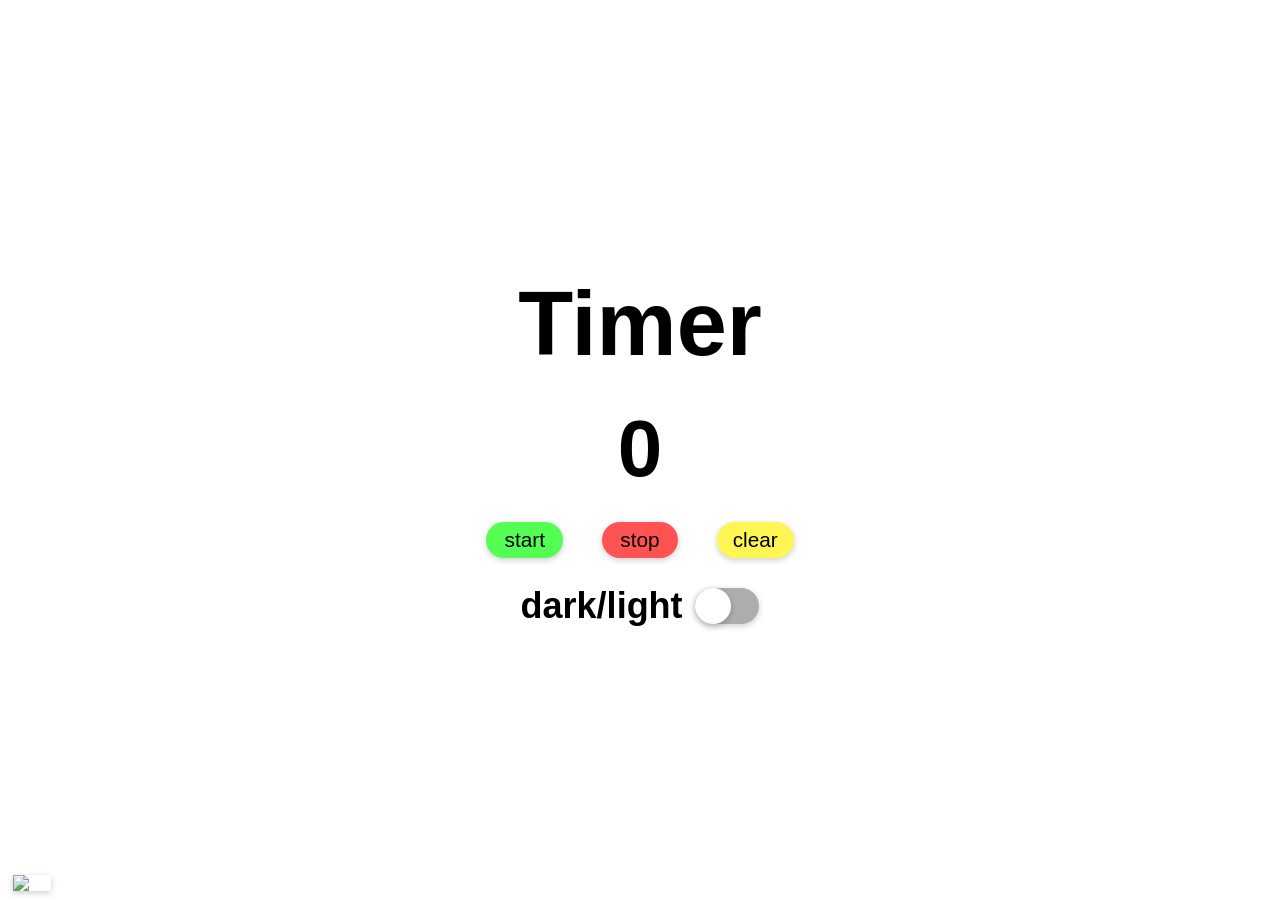
==== index.html @ 5a4c69f2 "파일명 변경" ====
<!DOCTYPE html>
<html>
    <head>
        <meta charset="utf-8"/>
        <title></title>

        <link rel="stylesheet" href="timer.css">
    </head>
    <body>
        <h1 class="title">Timer</h1>
        <h1 class="number">0</h1>

        <div class="buttons">
            <div class="start">start</div>
            <div class="stop">stop</div>
            <div class="clear">clear</div>
        </div>

        <div class="dark-light-switch">
            <h1 class="dltext">dark/light</h1>
            <div class="slider">
                <div class="circle"></div>
            </div>
        </div>

        <img class="logo" src="../../XMFL로고.png" />
        <script src="timer.js"></script>
    </body>
</html>
---- timer.css ----
@import url('https://fonts.cdnfonts.com/css/ds-digital');

.logo {
    position: fixed;
    left: 0;
    bottom: 0;
    height: auto;
    width: 3vw;
    margin-bottom: 1vh;
    margin-left: 1vw;
    pointer-events: none;
    box-shadow: 0 2px 6px rgba(0,0,0,0.2);
}

body {
    margin: 0;
    display: flex;
    align-items: center;
    justify-content: center;
    height: 100vh;
    flex-direction: column;
    transition: background-color 0.3s;
    gap: 3vh;
}

.buttons {
    display:flex;
    flex-direction: row;
    gap: 3vw;
    cursor: pointer;
}

.start {
    height: 4vh;
    width: 6vw;
    background-color: rgb(83, 255, 83);
    display: flex;
    align-items: center;
    justify-content: center;
    border-radius: 6vw;
    font-family: 'DS-Digital', sans-serif;
    font-size: 130%;
    transition: background-color 0.3s;
    box-shadow: 0 2px 6px rgba(0,0,0,0.2);
}

.stop {
    height: 4vh;
    width: 6vw;
    background-color: rgb(255, 83, 83);
    display: flex;
    align-items: center;
    justify-content: center;
    border-radius: 6vw;
    font-family: 'DS-Digital', sans-serif;
    font-size: 130%;
    transition: background-color 0.3s;
    box-shadow: 0 2px 6px rgba(0,0,0,0.2);
}

.clear {
    height: 4vh;
    width: 6vw;
    background-color: rgb(255, 246, 83);
    display: flex;
    align-items: center;
    justify-content: center;
    border-radius: 6vw;
    font-family: 'DS-Digital', sans-serif;
    font-size: 130%;
    transition: background-color 0.3s;
    box-shadow: 0 2px 6px rgba(0,0,0,0.2);
}

.number {
    font-family: 'DS-Digital', sans-serif;
    font-size: 80px;
    margin: 0;
    transition: background-color 0.3s;
}

.slider {
    display: flex;
    align-items: center;
    height: 4vh;
    width: 5vw;
    background-color: rgb(173, 173, 173);
    border-radius: 6vw;
    transition: background-color 0.3s;
    box-shadow: 0 2px 6px rgba(0,0,0,0.2);
}

.circle {
    height: 4vh;
    width: 4vh;
    background-color: rgb(255, 255, 255);
    border-radius: 50%;
    transition: transform 0.3s ease-in-out;
    box-shadow: 0 2px 6px rgba(0,0,0,0.2);
}

.dark-light-switch {
    display: flex;
    flex-direction: row;
    gap: 1vw;
    align-items: center;
    justify-content: center;
}

.dltext {
    margin: 0;
    font-size: 4vh;
    transition: background-color 0.3s;
    font-family: 'DS-Digital', sans-serif;
}

.title {
    font-size: 10vh;
    margin: 0;
    transition: background-color 0.3s;
    font-family: 'DS-Digital', sans-serif;
}
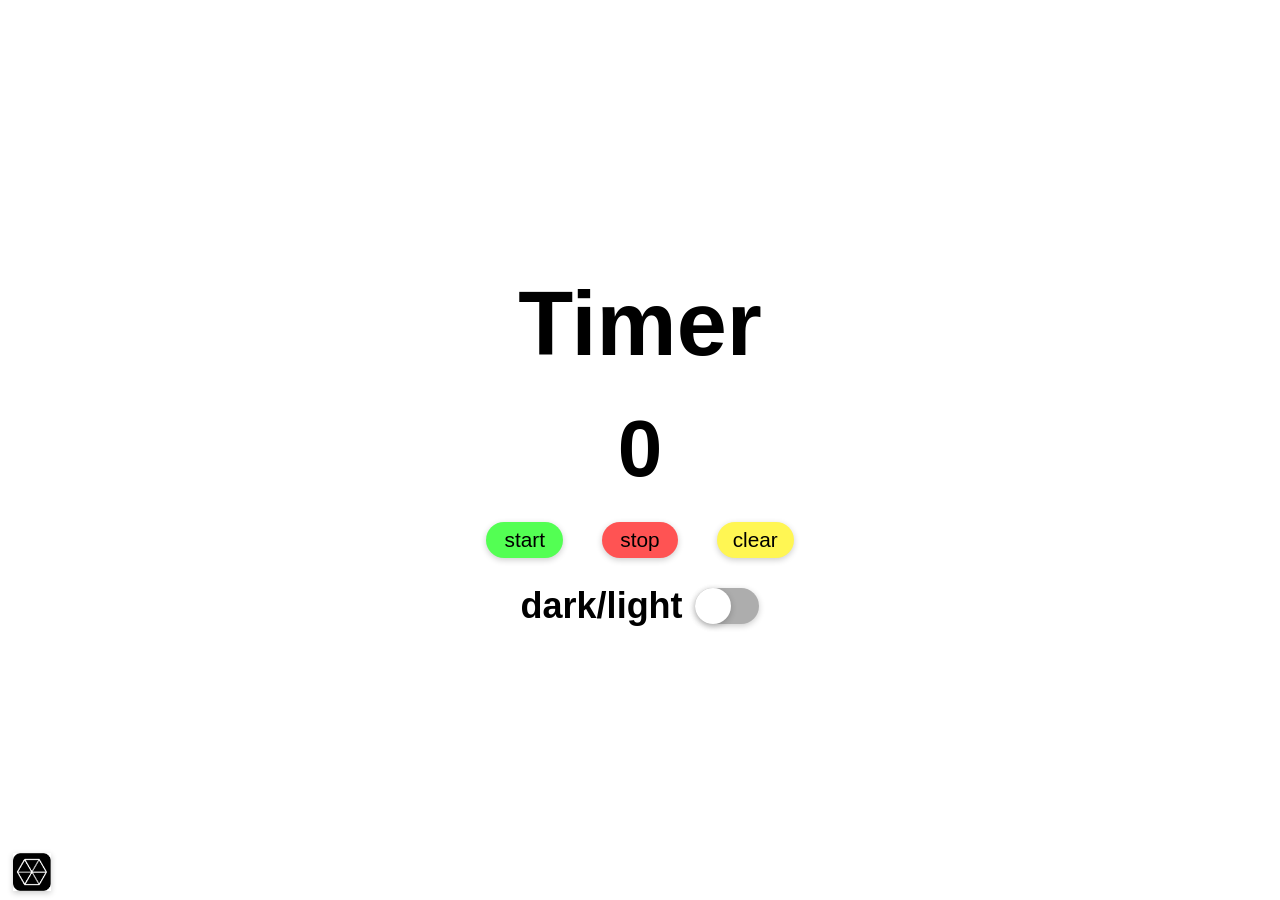
==== commit 1b7f0a11: "파일 내의 경로 변경/이미지 추가" ====
--- a/index.html
+++ b/index.html
@@ -4,7 +4,7 @@
         <meta charset="utf-8"/>
         <title></title>
 
-        <link rel="stylesheet" href="timer.css">
+        <link rel="stylesheet" href="index.css">
     </head>
     <body>
         <h1 class="title">Timer</h1>
@@ -24,6 +24,6 @@
         </div>
 
         <img class="logo" src="../../XMFL로고.png" />
-        <script src="timer.js"></script>
+        <script src="index.js"></script>
     </body>
 </html>
--- a/index.css
+++ b/index.css
@@ -0,0 +1,122 @@
+@import url('https://fonts.cdnfonts.com/css/ds-digital');
+
+.logo {
+    position: fixed;
+    left: 0;
+    bottom: 0;
+    height: auto;
+    width: 3vw;
+    margin-bottom: 1vh;
+    margin-left: 1vw;
+    pointer-events: none;
+    box-shadow: 0 2px 6px rgba(0,0,0,0.2);
+}
+
+body {
+    margin: 0;
+    display: flex;
+    align-items: center;
+    justify-content: center;
+    height: 100vh;
+    flex-direction: column;
+    transition: background-color 0.3s;
+    gap: 3vh;
+}
+
+.buttons {
+    display:flex;
+    flex-direction: row;
+    gap: 3vw;
+    cursor: pointer;
+}
+
+.start {
+    height: 4vh;
+    width: 6vw;
+    background-color: rgb(83, 255, 83);
+    display: flex;
+    align-items: center;
+    justify-content: center;
+    border-radius: 6vw;
+    font-family: 'DS-Digital', sans-serif;
+    font-size: 130%;
+    transition: background-color 0.3s;
+    box-shadow: 0 2px 6px rgba(0,0,0,0.2);
+}
+
+.stop {
+    height: 4vh;
+    width: 6vw;
+    background-color: rgb(255, 83, 83);
+    display: flex;
+    align-items: center;
+    justify-content: center;
+    border-radius: 6vw;
+    font-family: 'DS-Digital', sans-serif;
+    font-size: 130%;
+    transition: background-color 0.3s;
+    box-shadow: 0 2px 6px rgba(0,0,0,0.2);
+}
+
+.clear {
+    height: 4vh;
+    width: 6vw;
+    background-color: rgb(255, 246, 83);
+    display: flex;
+    align-items: center;
+    justify-content: center;
+    border-radius: 6vw;
+    font-family: 'DS-Digital', sans-serif;
+    font-size: 130%;
+    transition: background-color 0.3s;
+    box-shadow: 0 2px 6px rgba(0,0,0,0.2);
+}
+
+.number {
+    font-family: 'DS-Digital', sans-serif;
+    font-size: 80px;
+    margin: 0;
+    transition: background-color 0.3s;
+}
+
+.slider {
+    display: flex;
+    align-items: center;
+    height: 4vh;
+    width: 5vw;
+    background-color: rgb(173, 173, 173);
+    border-radius: 6vw;
+    transition: background-color 0.3s;
+    box-shadow: 0 2px 6px rgba(0,0,0,0.2);
+}
+
+.circle {
+    height: 4vh;
+    width: 4vh;
+    background-color: rgb(255, 255, 255);
+    border-radius: 50%;
+    transition: transform 0.3s ease-in-out;
+    box-shadow: 0 2px 6px rgba(0,0,0,0.2);
+}
+
+.dark-light-switch {
+    display: flex;
+    flex-direction: row;
+    gap: 1vw;
+    align-items: center;
+    justify-content: center;
+}
+
+.dltext {
+    margin: 0;
+    font-size: 4vh;
+    transition: background-color 0.3s;
+    font-family: 'DS-Digital', sans-serif;
+}
+
+.title {
+    font-size: 10vh;
+    margin: 0;
+    transition: background-color 0.3s;
+    font-family: 'DS-Digital', sans-serif;
+}
